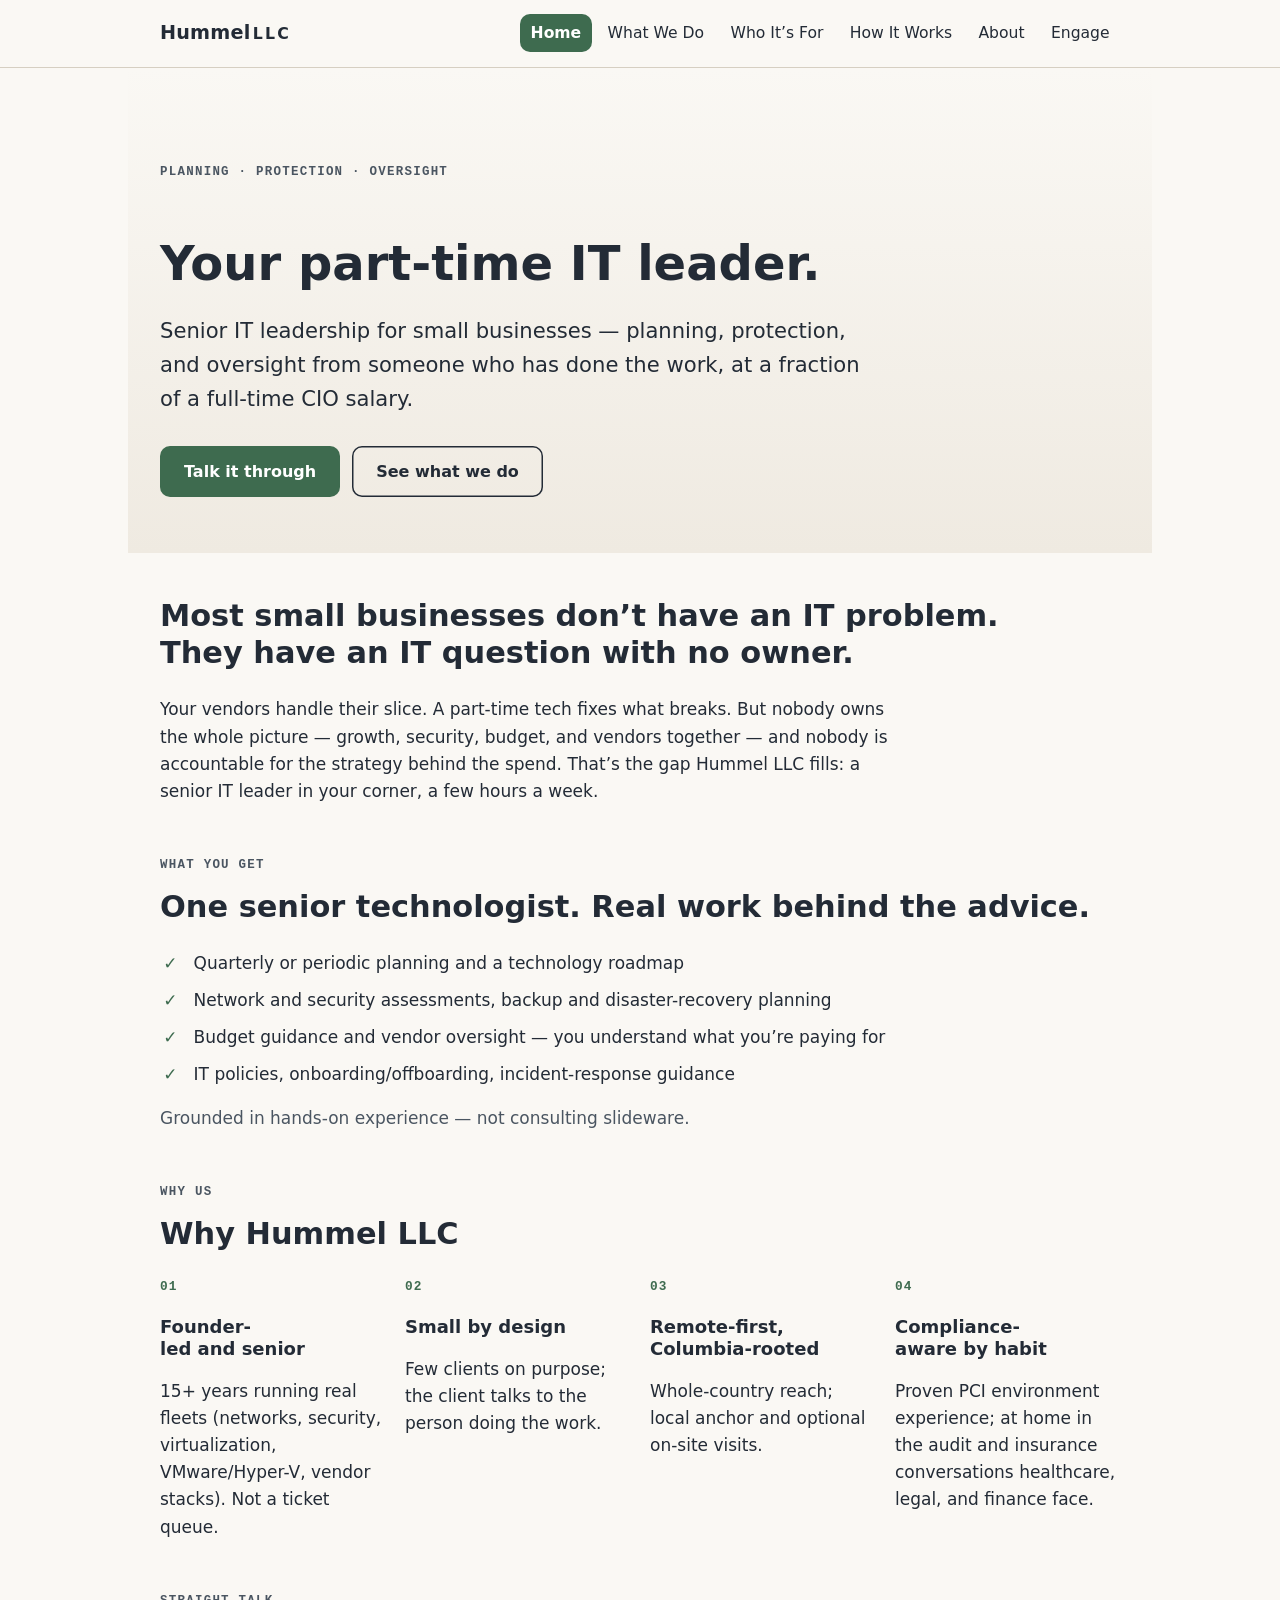
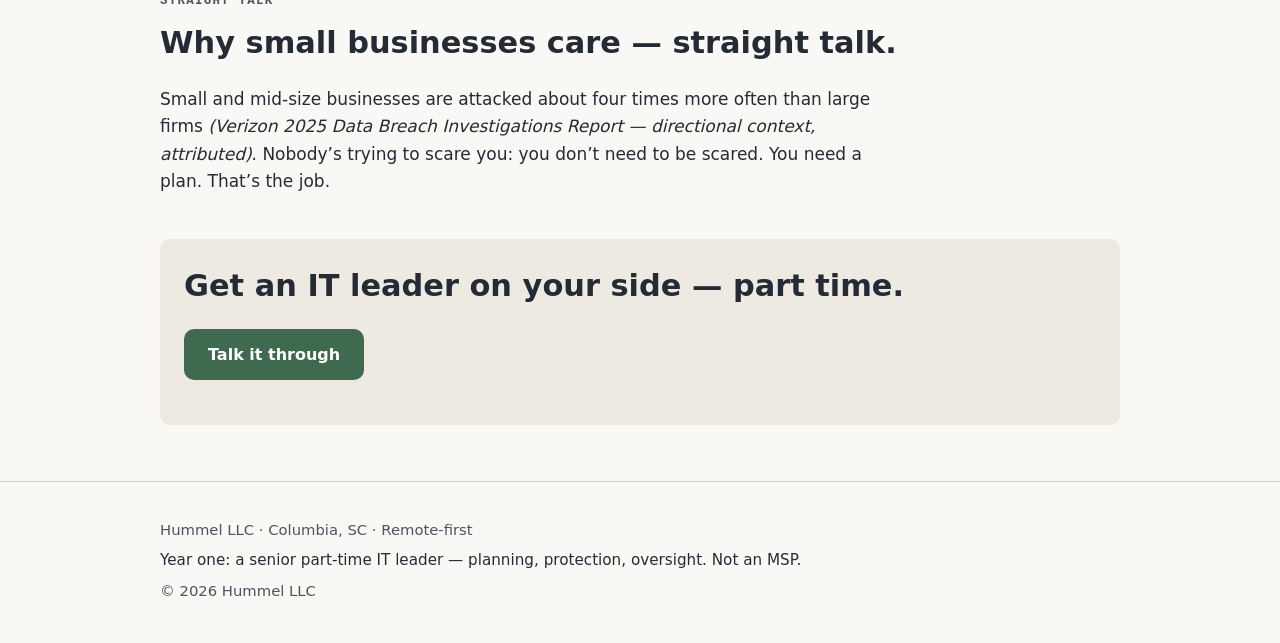
==== index.html @ a1b5a600 "Rebuild all pages to site-copy rev 1 (approved brief rev 2) - Copy verbatim from site-copy §3: A1 he" ====
<!DOCTYPE html>
<html lang="en">
<head>
  <meta charset="utf-8">
  <meta name="viewport" content="width=device-width, initial-scale=1">
  <title>Hummel LLC — Your Part-Time IT Leader</title>
  <meta name="description" content="Senior, founder-led IT leadership for small businesses: fractional vCIO retainers, security and network assessments, backup planning, and vendor oversight. Remote-first from Columbia, SC.">
  <link rel="canonical" href="https://hummelllc.com/">
  <meta property="og:title" content="Hummel LLC — Your Part-Time IT Leader">
  <meta property="og:description" content="Senior, founder-led IT leadership for small businesses: fractional vCIO retainers, security and network assessments, backup planning, and vendor oversight. Remote-first from Columbia, SC.">
  <meta property="og:type" content="website">
  <meta property="og:url" content="https://hummelllc.com/">
  <meta property="og:image" content="https://hummelllc.com/assets/og-image.png">
  <!-- og:image + favicon: swap when Brand & Content Lead finalizes logo (iCloud Drive → HummelLLC folder) -->
  <link rel="icon" href="/favicon.svg" type="image/svg+xml">
  <link rel="stylesheet" href="/assets/css/site.css">
  <!-- ANALYTICS SLOT: provider TBD at stack/hosting confirmation (Plausible or Cloudflare Web Analytics). See README. -->
</head>
<body>
  <a class="skip-link" href="#main">Skip to content</a>

  <header class="site-header">
    <div class="container header-row">
      <a class="brand" href="/" aria-label="Hummel LLC home">Hummel<span class="brand-sub">LLC</span></a>
      <nav class="main-nav" aria-label="Main">
        <ul>
          <li><a href="/" aria-current="page">Home</a></li>
          <li><a href="/what-we-do/">What We Do</a></li>
          <li><a href="/who-its-for/">Who It&rsquo;s For</a></li>
          <li><a href="/how-it-works/">How It Works</a></li>
          <li><a href="/about/">About</a></li>
          <li><a href="/engage/">Engage</a></li>
        </ul>
      </nav>
    </div>
  </header>

  <main id="main">
    <section class="hero container" aria-labelledby="hero-title">
      <p class="eyebrow">Planning &middot; Protection &middot; Oversight</p>
      <h1 id="hero-title">Your part-time IT leader.</h1>
      <p class="lead">Senior IT leadership for small businesses &mdash; planning, protection, and oversight from someone who has done the work, at a fraction of a full-time CIO salary.</p>
      <div class="actions">
        <a class="btn" href="/engage/">Talk it through</a>
        <a class="btn secondary" href="/what-we-do/">See what we do</a>
      </div>
    </section>

    <section class="container section-block" aria-labelledby="gap-title">
      <h2 id="gap-title">Most small businesses don&rsquo;t have an IT problem. They have an IT question with no owner.</h2>
      <p class="prose">Your vendors handle their slice. A part-time tech fixes what breaks. But nobody owns the whole picture &mdash; growth, security, budget, and vendors together &mdash; and nobody is accountable for the strategy behind the spend. That&rsquo;s the gap Hummel LLC fills: a senior IT leader in your corner, a few hours a week.</p>
    </section>

    <section class="container section-block" aria-labelledby="get-title">
      <p class="eyebrow">What you get</p>
      <h2 id="get-title">One senior technologist. Real work behind the advice.</h2>
      <ul class="tick">
        <li>Quarterly or periodic planning and a technology roadmap</li>
        <li>Network and security assessments, backup and disaster-recovery planning</li>
        <li>Budget guidance and vendor oversight &mdash; you understand what you&rsquo;re paying for</li>
        <li>IT policies, onboarding/offboarding, incident-response guidance</li>
      </ul>
      <p class="muted">Grounded in hands-on experience &mdash; not consulting slideware.</p>
    </section>

    <section class="container section-block" aria-labelledby="why-title">
      <p class="eyebrow">Why us</p>
      <h2 id="why-title">Why Hummel LLC</h2>
      <div class="strip">
        <div class="strip-item">
          <span class="strip-index">01</span>
          <h3>Founder-led and senior</h3>
          <p>15+ years running real fleets (networks, security, virtualization, VMware/Hyper-V, vendor stacks). Not a ticket queue.</p>
        </div>
        <div class="strip-item">
          <span class="strip-index">02</span>
          <h3>Small by design</h3>
          <p>Few clients on purpose; the client talks to the person doing the work.</p>
        </div>
        <div class="strip-item">
          <span class="strip-index">03</span>
          <h3>Remote-first, Columbia-rooted</h3>
          <p>Whole-country reach; local anchor and optional on-site visits.</p>
        </div>
        <div class="strip-item">
          <span class="strip-index">04</span>
          <h3>Compliance-aware by habit</h3>
          <p>Proven PCI environment experience; at home in the audit and insurance conversations healthcare, legal, and finance face.</p>
        </div>
      </div>
    </section>

    <section class="container section-block" aria-labelledby="matters-title">
      <p class="eyebrow">Straight talk</p>
      <h2 id="matters-title">Why small businesses care &mdash; straight talk.</h2>
      <p class="prose">Small and mid-size businesses are attacked about four times more often than large firms <em>(Verizon 2025 Data Breach Investigations Report &mdash; directional context, attributed)</em>. Nobody&rsquo;s trying to scare you: you don&rsquo;t need to be scared. You need a plan. That&rsquo;s the job.</p>
    </section>

    <section class="container section-block" aria-labelledby="close-title">
      <div class="band">
        <h2 id="close-title" class="mt-0">Get an IT leader on your side &mdash; part time.</h2>
        <p><a class="btn" href="/engage/">Talk it through</a></p>
      </div>
    </section>
  </main>

  <footer class="site-footer">
    <div class="container">
      <span>Hummel LLC &middot; Columbia, SC &middot; Remote-first</span>
      <span class="honesty">Year one: a senior part-time IT leader &mdash; planning, protection, oversight. Not an MSP.</span>
      <span>&copy; 2026 Hummel LLC</span>
    </div>
  </footer>
</body>
</html>
---- assets/css/site.css ----
/* ==========================================================================
   Hummel LLC — site.css
   No-build static site. Mobile-first, accessible, zero JS required.
   Brand treatment: P-A "Slate & Sage" (site-copy §4) — ink #232B36,
   paper #FAF8F4, accent #3E6B4F (CTAs/links only), mono for eyebrows.
   Swap tokens here if the style lock (HUM-6) lands on P-B instead.
   ========================================================================== */

/* ---------- Design tokens ---------- */
:root {
  --color-paper: #FAF8F4;            /* warm off-white */
  --color-surface: #EFEAE1;          /* warm band */
  --color-ink: #232B36;              /* slate navy */
  --color-ink-soft: #4A5561;
  --color-accent: #3E6B4F;           /* deep sage green — CTAs/links only */
  --color-accent-ink: #FFFFFF;
  --color-line: #D6CFC2;
  --color-focus: #3E6B4F;
  --radius: 10px;
  --space: 1rem;
  --content-max: 64rem;
  --font: "Inter", system-ui, -apple-system, "Segoe UI", Roboto, "Helvetica Neue", Arial, sans-serif;
  --font-mono: "IBM Plex Mono", "JetBrains Mono", ui-monospace, SFMono-Regular, Menlo, monospace;
  --leading: 1.6;
}

/* ---------- Reset / base ---------- */
*,
*::before,
*::after { box-sizing: border-box; }

html {
  -webkit-text-size-adjust: 100%;
  scroll-behavior: smooth;
  color-scheme: light;
}

body {
  margin: 0;
  font-family: var(--font);
  line-height: var(--leading);
  color: var(--color-ink);
  background: var(--color-paper);
  font-size: 1.0625rem; /* 17px — brand read size */
}

/* Respect users who prefer reduced motion */
@media (prefers-reduced-motion: reduce) {
  html { scroll-behavior: auto; }
  *, *::before, *::after { animation: none !important; transition: none !important; }
}

/* Visible keyboard focus everywhere */
:focus-visible {
  outline: 3px solid var(--color-focus);
  outline-offset: 2px;
  border-radius: 2px;
}

::selection { background: var(--color-accent); color: var(--color-accent-ink); }

img { max-width: 100%; height: auto; }

/* ---------- Layout helpers ---------- */
.container {
  width: 100%;
  max-width: var(--content-max);
  margin-inline: auto;
  padding-inline: var(--space);
}

@media (min-width: 48rem) {
  .container { padding-inline: 2rem; }
}

/* ---------- Skip link (keyboard/a11y first) ---------- */
.skip-link {
  position: absolute;
  left: -9999px;
  top: 0;
  z-index: 100;
  background: var(--color-ink);
  color: var(--color-paper);
  padding: 0.75rem 1.25rem;
  border-radius: 0 0 var(--radius) 0;
  text-decoration: none;
}
.skip-link:focus {
  left: 0;
  top: 0;
}

/* ---------- Header / nav ---------- */
.site-header {
  border-block-end: 1px solid var(--color-line);
  background: var(--color-paper);
}

.brand {
  font-size: 1.2rem;
  font-weight: 600;               /* brand: 600, sentence case, no icon */
  letter-spacing: 0.01em;
  text-decoration: none;
  color: var(--color-ink);
  white-space: nowrap;
}
.brand-sub {
  font-weight: 600;
  font-variant-caps: small-caps;  /* "LLC" understated, per brand direction */
  letter-spacing: 0.14em;
  font-size: 0.82em;
  margin-inline-start: 0.15em;
}

.header-row {
  display: flex;
  align-items: center;
  justify-content: space-between;
  flex-wrap: wrap;
  gap: 0.5rem 1rem;
  padding-block: 0.9rem;
}

.main-nav ul {
  list-style: none;
  margin: 0;
  padding: 0;
  display: flex;
  flex-wrap: wrap;
  gap: 0.15rem 0.35rem;
}

.main-nav a {
  display: inline-block;
  padding: 0.4rem 0.65rem;
  border-radius: var(--radius);
  color: var(--color-ink);
  text-decoration: none;
  font-size: 0.975rem;
  font-weight: 500;
}
.main-nav a:hover { background: var(--color-surface); }
.main-nav a[aria-current="page"] {
  background: var(--color-accent);
  color: var(--color-accent-ink);
  font-weight: 600;
}
.main-nav a[aria-current="page"]:hover { background: var(--color-accent); }

/* ---------- Typography ---------- */
h1, h2, h3 {
  line-height: 1.22;
  text-wrap: balance;
}

h1 { font-size: clamp(2rem, 4.4vw, 3rem); }
h2 { font-size: clamp(1.4rem, 2.6vw, 1.9rem); }
h3 { font-size: 1.125rem; }

.lead {
  font-size: clamp(1.1rem, 2.3vw, 1.32rem);
  color: var(--color-ink);
  max-width: 44rem;
}

.eyebrow {
  display: inline-block;
  font-family: var(--font-mono);  /* mono only for eyebrows — brand §4 */
  font-size: 0.78rem;
  font-weight: 600;
  letter-spacing: 0.1em;
  text-transform: uppercase;
  color: var(--color-ink-soft);
  margin: 0 0 0.75rem;
}

/* ---------- Buttons / links ---------- */
.btn {
  display: inline-block;
  padding: 0.8rem 1.5rem;
  border-radius: var(--radius);
  background: var(--color-accent);
  color: var(--color-accent-ink);
  text-decoration: none;
  font-weight: 600;
  border: 0;
  cursor: pointer;
  font-size: 1rem;
}
.btn:hover { filter: brightness(1.08); }
.btn.secondary {
  background: transparent;
  color: var(--color-ink);
  box-shadow: inset 0 0 0 1.5px var(--color-ink);
}
.btn.secondary:hover { background: var(--color-surface); filter: none; }

a { color: var(--color-accent); text-underline-offset: 0.15em; }

/* ---------- Cards / bands / sections ---------- */
.band {
  background: var(--color-surface);
  border-radius: var(--radius);
  padding: 1.75rem 1.5rem;
  margin-block: 1.5rem;
}

.section-block { margin-block: 2.75rem; }
.section-block h2 { margin-block-start: 0; }

.card-grid {
  display: grid;
  gap: 1.25rem;
  grid-template-columns: 1fr;
}
@media (min-width: 44rem) {
  .card-grid { grid-template-columns: repeat(2, 1fr); }
}
@media (min-width: 60rem) {
  .card-grid--3 { grid-template-columns: repeat(3, 1fr); }
}

.card {
  background: var(--color-surface);
  border: 1px solid var(--color-line);
  border-radius: var(--radius);
  padding: 1.25rem;
}
.card h3 { margin-block-start: 0; }
.card p { margin-block-end: 0; }

/* Strip of four (home) */
.strip {
  display: grid;
  gap: 1.25rem;
  grid-template-columns: 1fr;
  margin-block: 1.25rem;
}
@media (min-width: 44rem) { .strip { grid-template-columns: repeat(2, 1fr); } }
@media (min-width: 60rem) { .strip { grid-template-columns: repeat(4, 1fr); } }

.strip-item .strip-index {
  font-family: var(--font-mono);
  font-size: 0.8rem;
  letter-spacing: 0.08em;
  color: var(--color-accent);
  font-weight: 600;
  display: block;
  margin-block-end: 0.35rem;
}
.strip-item p { margin-block: 0.35rem 0; }

/* Numbered process steps (how-it-works) */
.steps { list-style: none; margin: 1.25rem 0 0; padding: 0; counter-reset: step; }
.steps li {
  counter-increment: step;
  display: grid;
  grid-template-columns: auto 1fr;
  gap: 0.9rem 1.1rem;
  padding-block: 1.25rem;
  border-block-end: 1px solid var(--color-line);
}
.steps li:first-child { padding-block-start: 0; }
.steps li::before {
  content: counter(step, decimal-leading-zero);
  font-family: var(--font-mono);
  font-size: 0.85rem;
  font-weight: 600;
  letter-spacing: 0.06em;
  color: var(--color-paper);
  background: var(--color-accent);
  border-radius: 6px;
  padding: 0.28rem 0.5rem;
  align-self: start;
  line-height: 1.4;
}
.steps h3 { margin-block: 0 0.35rem; }
.steps p { margin-block: 0; }

/* ---------- Lists ---------- */
ul.tick { list-style: none; padding-inline-start: 0.2rem; }
ul.tick li {
  padding-inline-start: 1.9rem;
  position: relative;
  margin-block: 0.6rem;
}
ul.tick li::before {
  content: "\2713";
  position: absolute;
  left: 0;
  color: var(--color-accent);
  font-weight: 700;
}
ul.plain { list-style: disc; padding-inline-start: 1.4rem; }
ul.plain li { margin-block: 0.45rem; }
ul.plain li::marker { color: var(--color-accent); }

/* ---------- Hero (home) ---------- */
.hero {
  padding-block: clamp(3rem, 8vw, 5.5rem) clamp(2rem, 5vw, 3.5rem);
  background: linear-gradient(180deg, var(--color-paper) 0%, var(--color-surface) 100%);
}
.hero h1 { margin-block-end: 1rem; }
.hero .lead { margin-block-end: 0; }
.hero .actions { margin-block-start: 1.9rem; display: flex; flex-wrap: wrap; gap: 0.75rem; }

/* ---------- Footer (same on every page) ---------- */
.site-footer {
  border-block-start: 1px solid var(--color-line);
  padding-block: 2.25rem 3rem;
  margin-block-start: 3.5rem;
  font-size: 0.925rem;
  color: var(--color-ink-soft);
}
.site-footer .container { display: flex; flex-direction: column; gap: 0.4rem; }
.site-footer .honesty {
  color: var(--color-ink);
  font-size: 0.95rem;
}
.site-footer a { color: var(--color-ink-soft); }

/* ---------- Page hero for inner pages ---------- */
.page-head { padding-block: 2.5rem 1rem; }
.page-head h1 { margin-block-end: 0.7rem; }

/* ---------- Contact form (engage) ---------- */
.contact-form {
  background: var(--color-surface);
  border: 1px solid var(--color-line);
  border-radius: var(--radius);
  padding: 1.5rem;
  display: grid;
  gap: 1.1rem;
  max-width: 40rem;
}
.contact-form label {
  display: block;
  font-weight: 600;
  font-size: 0.95rem;
}
.contact-form label .req { color: var(--color-accent); }
.contact-form label .opt {
  font-weight: 400;
  color: var(--color-ink-soft);
  font-size: 0.9rem;
}
.contact-form input,
.contact-form textarea {
  font: inherit;
  color: var(--color-ink);
  background: var(--color-paper);
  border: 1px solid var(--color-line);
  border-radius: 8px;
  padding: 0.65rem 0.8rem;
  width: 100%;
}
.contact-form input:focus-visible,
.contact-form textarea:focus-visible {
  outline: 3px solid var(--color-focus);
  outline-offset: 1px;
  border-color: var(--color-accent);
}
.contact-form textarea { min-height: 8rem; resize: vertical; }
.contact-form .form-status {
  font-family: var(--font-mono);
  font-size: 0.85rem;
  color: var(--color-ink-soft);
  min-height: 1.4em;
}

/* ---------- Utilities ---------- */
.muted { color: var(--color-ink-soft); }
.note {
  border-inline-start: 3px solid var(--color-accent);
  background: var(--color-surface);
  padding: 0.85rem 1rem;
  border-radius: 0 var(--radius) var(--radius) 0;
  font-size: 0.95rem;
}
.mt-0 { margin-block-start: 0; }
.visually-hidden {
  position: absolute !important;
  width: 1px; height: 1px;
  margin: -1px; padding: 0; border: 0;
  clip: rect(0 0 0 0); clip-path: inset(50%);
  overflow: hidden;
  white-space: nowrap;
}
.mb-0 { margin-block-end: 0; }
.prose { max-width: 46rem; } /* comfortable reading measure for long paragraphs */
.actions { margin-block-start: 1.5rem; display: flex; flex-wrap: wrap; gap: 0.75rem; }
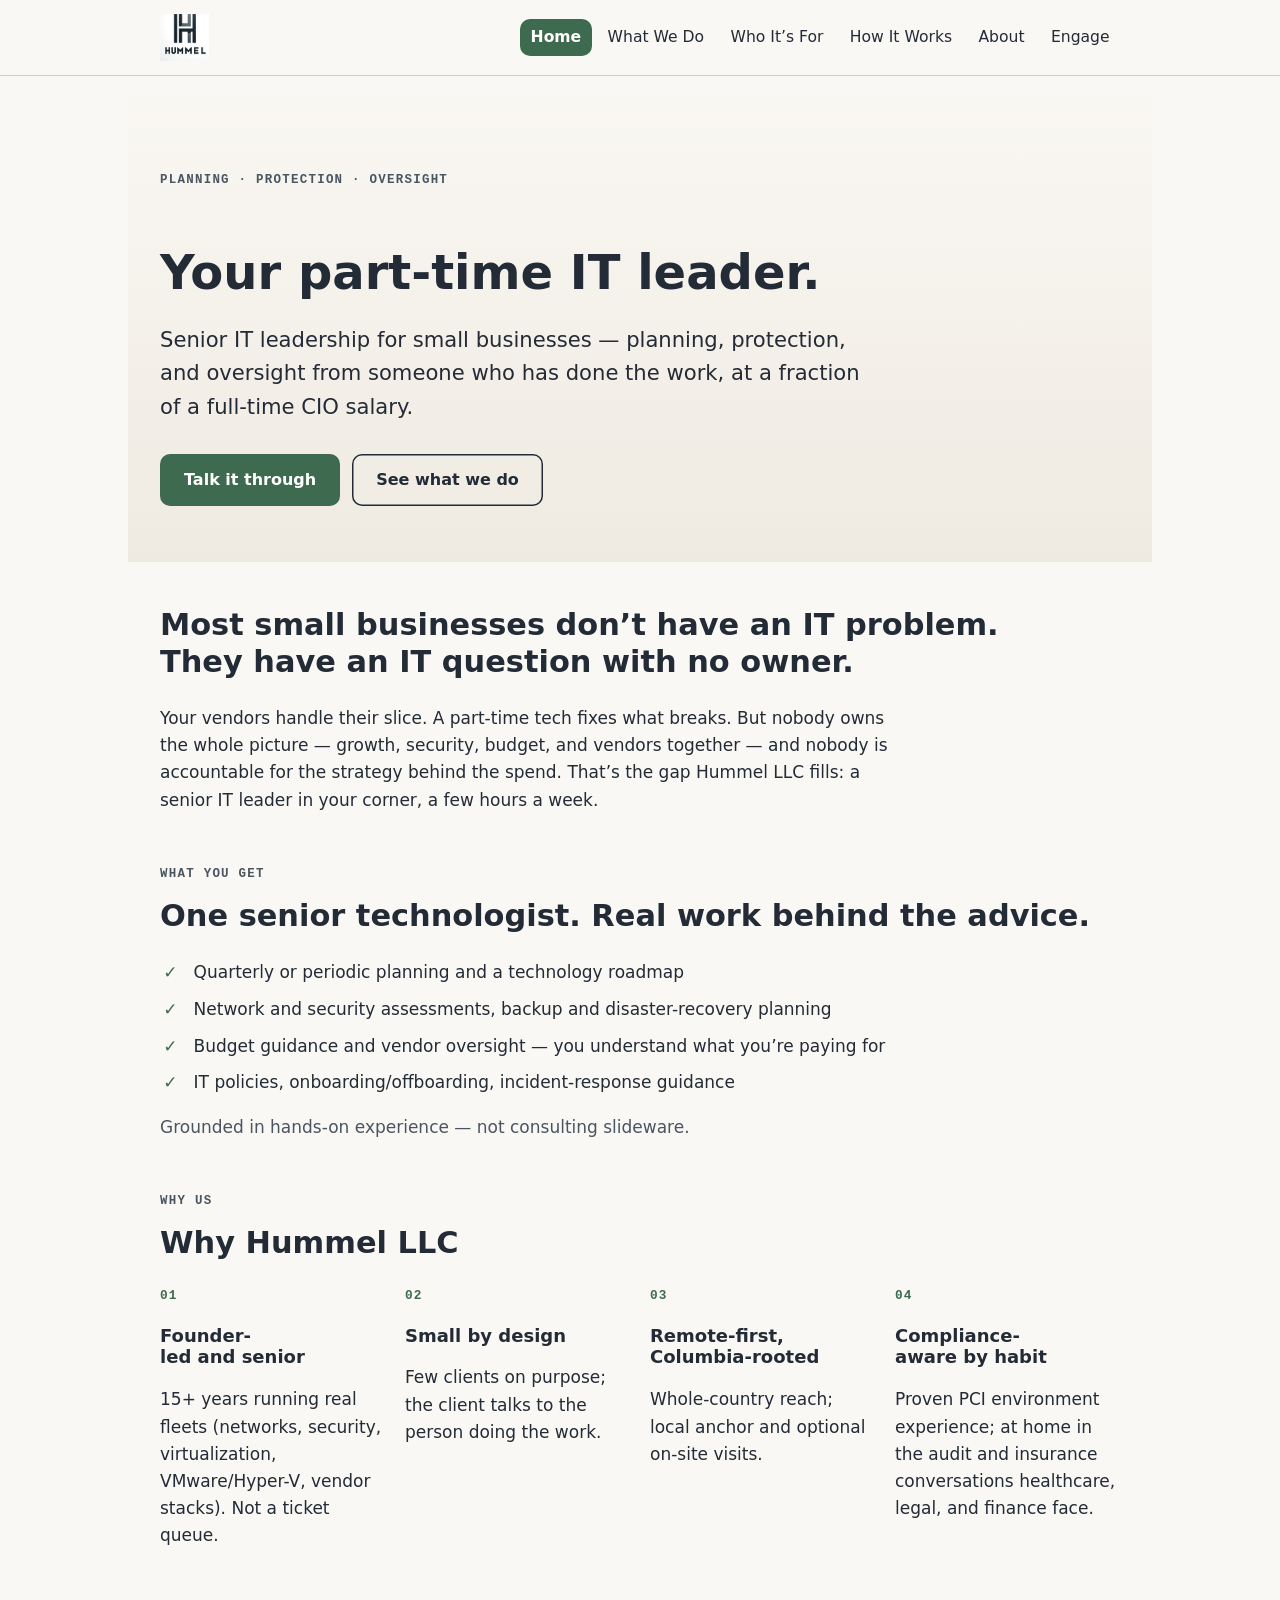
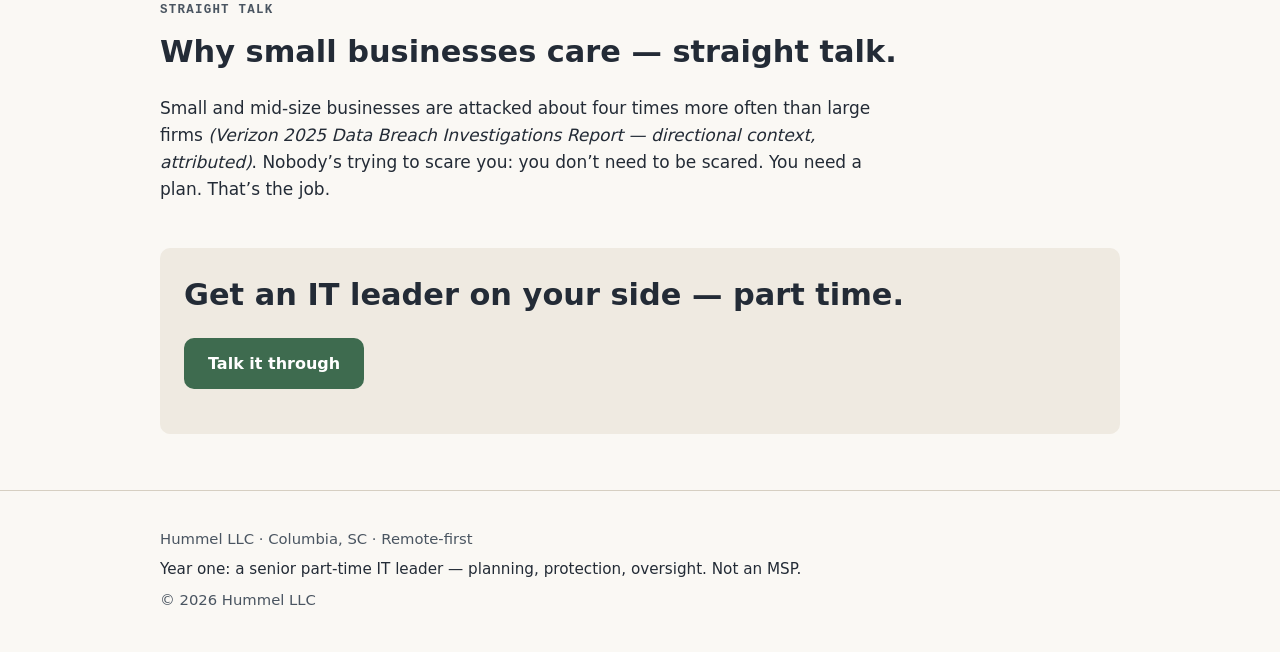
==== commit fb71d43e: "Wire final logo (brief rev 4): header brand, favicons, OG card - assets/logo.png, assets/favicon-32." ====
--- a/index.html
+++ b/index.html
@@ -11,17 +11,22 @@
   <meta property="og:type" content="website">
   <meta property="og:url" content="https://hummelllc.com/">
   <meta property="og:image" content="https://hummelllc.com/assets/og-image.png">
-  <!-- og:image + favicon: swap when Brand & Content Lead finalizes logo (iCloud Drive → HummelLLC folder) -->
-  <link rel="icon" href="/favicon.svg" type="image/svg+xml">
+  <link rel="icon" href="/assets/favicon-32.png" type="image/png" sizes="32x32">
+  <link rel="apple-touch-icon" href="/assets/favicon-180.png">
   <link rel="stylesheet" href="/assets/css/site.css">
-  <!-- ANALYTICS SLOT: provider TBD at stack/hosting confirmation (Plausible or Cloudflare Web Analytics). See README. -->
+  <!-- ANALYTICS SLOT: LOCKED = Cloudflare Web Analytics (founder decision 2026-09-25).
+     Paste the beacon snippet from the CF dashboard here (free account, no cookie banner):
+     <script defer src="https://static.cloudflareinsights.com/beacon.min.js" data-cf-beacon='{"token": "<TOKEN>", "spa": true}'></script>
+     See README "Analytics". Nothing ships until the token is pasted. -->
 </head>
 <body>
   <a class="skip-link" href="#main">Skip to content</a>
 
   <header class="site-header">
     <div class="container header-row">
-      <a class="brand" href="/" aria-label="Hummel LLC home">Hummel<span class="brand-sub">LLC</span></a>
+      <a class="brand" href="/" aria-label="Hummel LLC home">
+          <img src="/assets/logo.png" alt="Hummel LLC" width="1083" height="1020">
+        </a>
       <nav class="main-nav" aria-label="Main">
         <ul>
           <li><a href="/" aria-current="page">Home</a></li>
--- a/assets/css/site.css
+++ b/assets/css/site.css
@@ -97,19 +97,16 @@
 }
 
 .brand {
-  font-size: 1.2rem;
-  font-weight: 600;               /* brand: 600, sentence case, no icon */
-  letter-spacing: 0.01em;
+  display: inline-flex;
+  align-items: center;
   text-decoration: none;
   color: var(--color-ink);
-  white-space: nowrap;
-}
-.brand-sub {
-  font-weight: 600;
-  font-variant-caps: small-caps;  /* "LLC" understated, per brand direction */
-  letter-spacing: 0.14em;
-  font-size: 0.82em;
-  margin-inline-start: 0.15em;
+}
+.brand img {
+  display: block;
+  height: 2.9rem;         /* final logo (brief rev 4): stacked mark + wordmark */
+  width: auto;
+  max-width: 220px;
 }
 
 .header-row {
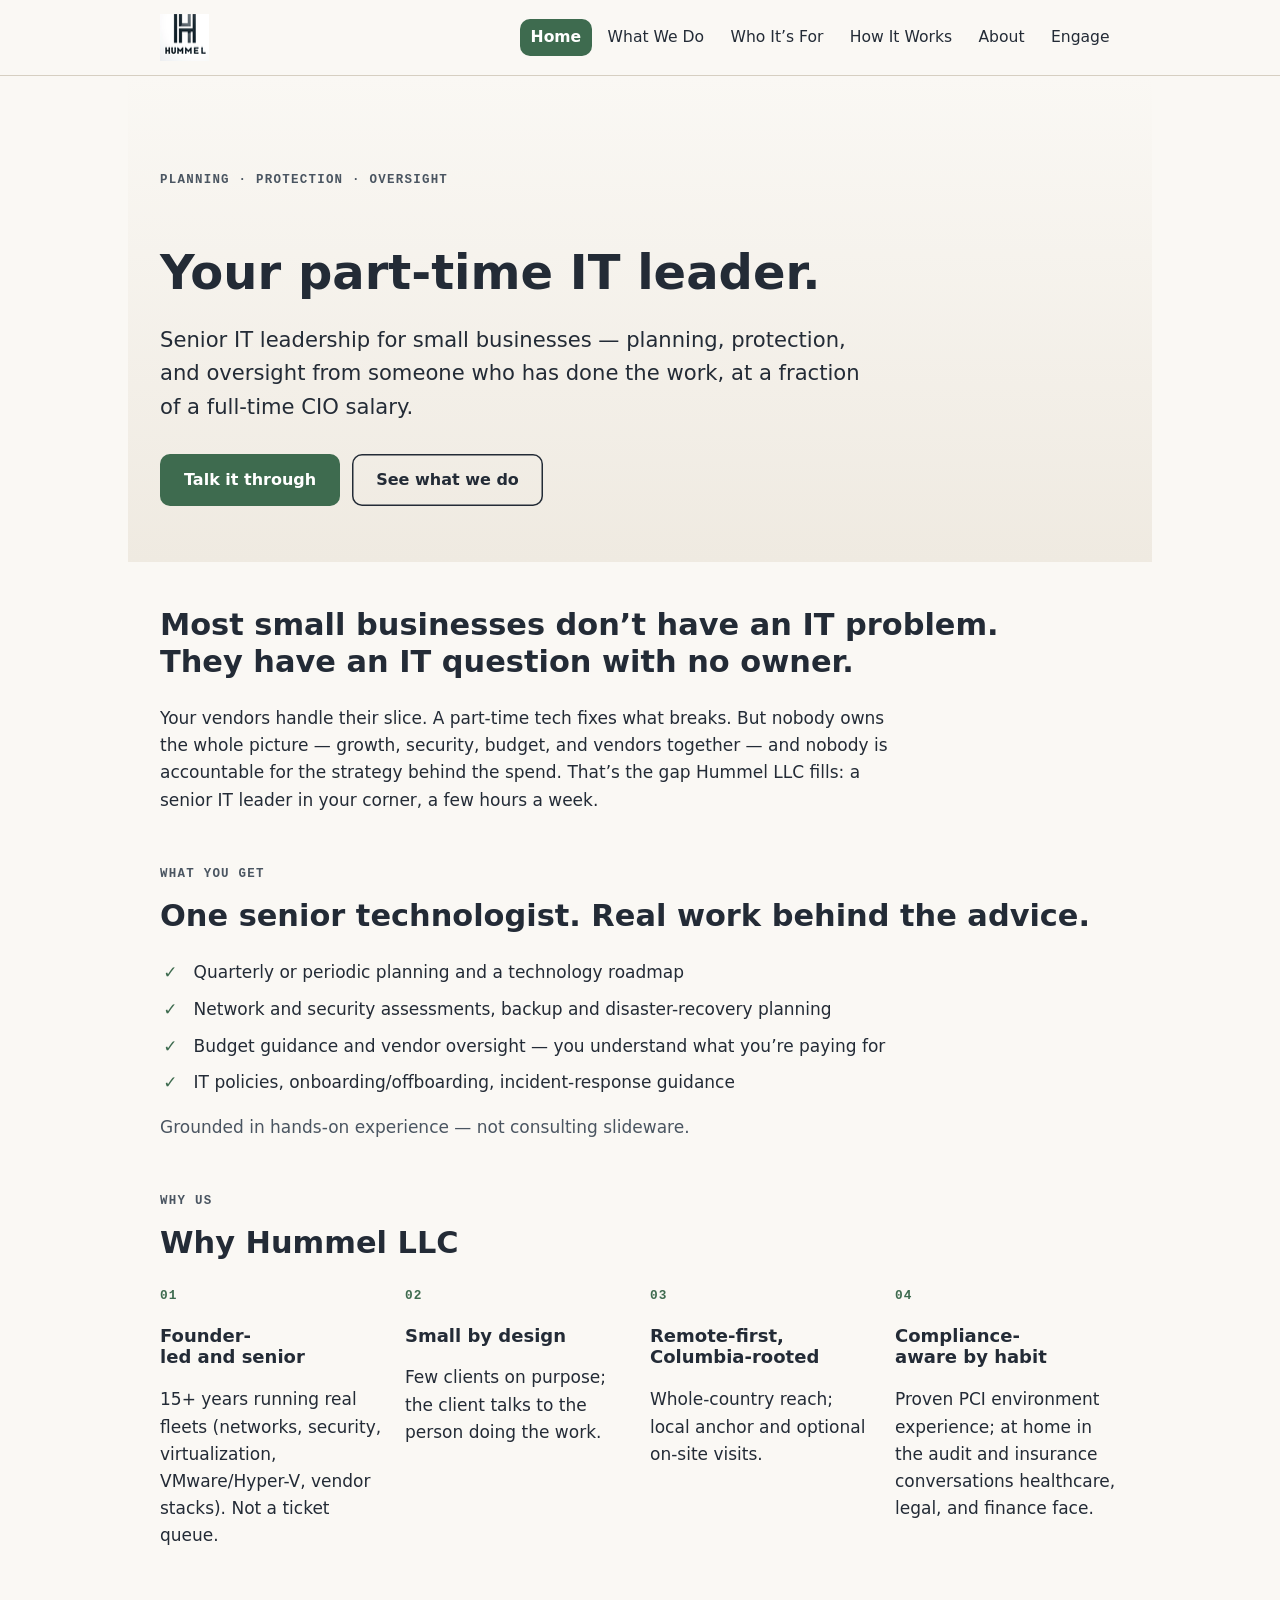
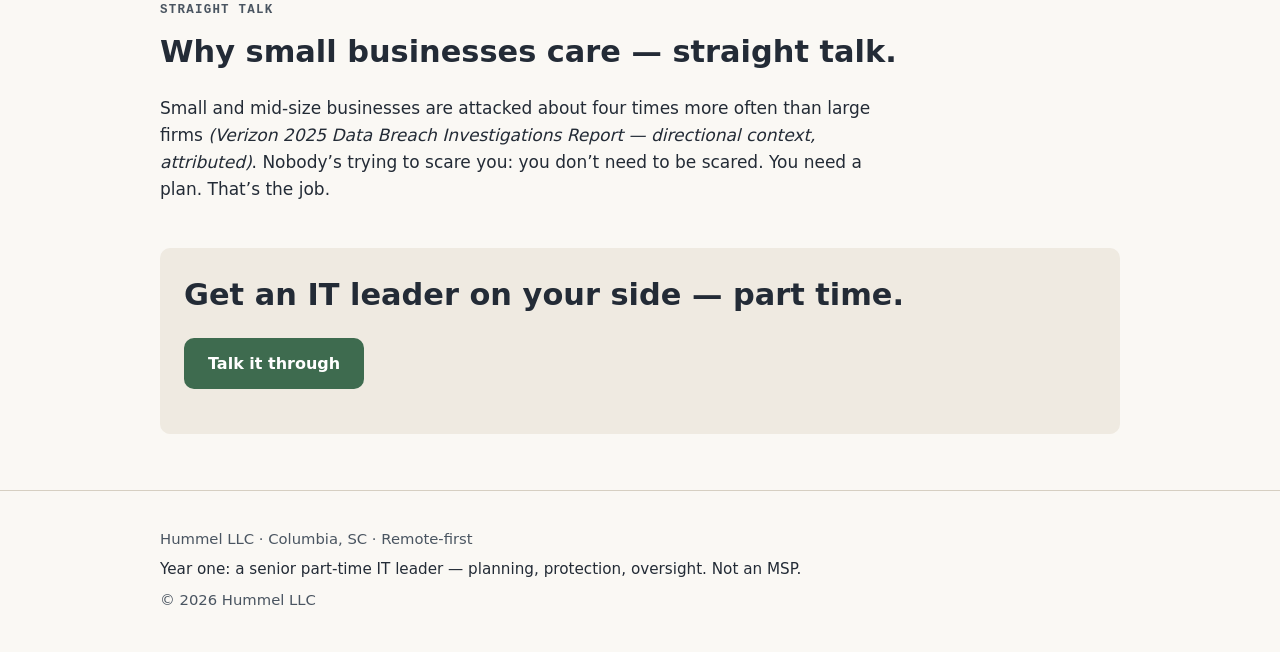
==== commit 292e2ecc: "HUM-5 post-launch: cut header logo payload 272 KB -> 10 KB per page view assets/logo.png (1083x1020," ====
--- a/index.html
+++ b/index.html
@@ -11,30 +11,31 @@
   <meta property="og:type" content="website">
   <meta property="og:url" content="https://hummelllc.com/">
   <meta property="og:image" content="https://hummelllc.com/assets/og-image.png">
-  <link rel="icon" href="/assets/favicon-32.png" type="image/png" sizes="32x32">
-  <link rel="apple-touch-icon" href="/assets/favicon-180.png">
-  <link rel="stylesheet" href="/assets/css/site.css">
-  <!-- ANALYTICS SLOT: LOCKED = Cloudflare Web Analytics (founder decision 2026-09-25).
-     Paste the beacon snippet from the CF dashboard here (free account, no cookie banner):
-     <script defer src="https://static.cloudflareinsights.com/beacon.min.js" data-cf-beacon='{"token": "<TOKEN>", "spa": true}'></script>
-     See README "Analytics". Nothing ships until the token is pasted. -->
+  <link rel="icon" href="assets/favicon-32.png" type="image/png" sizes="32x32">
+  <link rel="apple-touch-icon" href="assets/favicon-180.png">
+  <link rel="stylesheet" href="assets/css/site.css">
+    <!-- Installed by scripts/set-analytics.py on 2026-09-25. Cloudflare Web Analytics:
+       free, cookie-free, no consent banner. The token below is PUBLIC site data
+       (it is visible in the page source of every CWA site) — it is not an API
+       token and grants no account access. Replace via scripts/set-analytics.py. -->
+  <script defer src="https://static.cloudflareinsights.com/beacon.min.js" data-cf-beacon='{"token": "382b5ca9e51244e9ac2817b82a6a288d", "spa": true}'></script>
 </head>
 <body>
   <a class="skip-link" href="#main">Skip to content</a>
 
   <header class="site-header">
     <div class="container header-row">
-      <a class="brand" href="/" aria-label="Hummel LLC home">
-          <img src="/assets/logo.png" alt="Hummel LLC" width="1083" height="1020">
+      <a class="brand" href="./" aria-label="Hummel LLC home">
+          <img src="assets/logo-46.png" srcset="assets/logo-46.png 1x, assets/logo-93.png 2x" alt="Hummel LLC" width="49" height="46">
         </a>
       <nav class="main-nav" aria-label="Main">
         <ul>
-          <li><a href="/" aria-current="page">Home</a></li>
-          <li><a href="/what-we-do/">What We Do</a></li>
-          <li><a href="/who-its-for/">Who It&rsquo;s For</a></li>
-          <li><a href="/how-it-works/">How It Works</a></li>
-          <li><a href="/about/">About</a></li>
-          <li><a href="/engage/">Engage</a></li>
+          <li><a href="./" aria-current="page">Home</a></li>
+          <li><a href="what-we-do/">What We Do</a></li>
+          <li><a href="who-its-for/">Who It&rsquo;s For</a></li>
+          <li><a href="how-it-works/">How It Works</a></li>
+          <li><a href="about/">About</a></li>
+          <li><a href="engage/">Engage</a></li>
         </ul>
       </nav>
     </div>
@@ -46,8 +47,8 @@
       <h1 id="hero-title">Your part-time IT leader.</h1>
       <p class="lead">Senior IT leadership for small businesses &mdash; planning, protection, and oversight from someone who has done the work, at a fraction of a full-time CIO salary.</p>
       <div class="actions">
-        <a class="btn" href="/engage/">Talk it through</a>
-        <a class="btn secondary" href="/what-we-do/">See what we do</a>
+        <a class="btn" href="engage/">Talk it through</a>
+        <a class="btn secondary" href="what-we-do/">See what we do</a>
       </div>
     </section>
 
@@ -104,7 +105,7 @@
     <section class="container section-block" aria-labelledby="close-title">
       <div class="band">
         <h2 id="close-title" class="mt-0">Get an IT leader on your side &mdash; part time.</h2>
-        <p><a class="btn" href="/engage/">Talk it through</a></p>
+        <p><a class="btn" href="engage/">Talk it through</a></p>
       </div>
     </section>
   </main>
